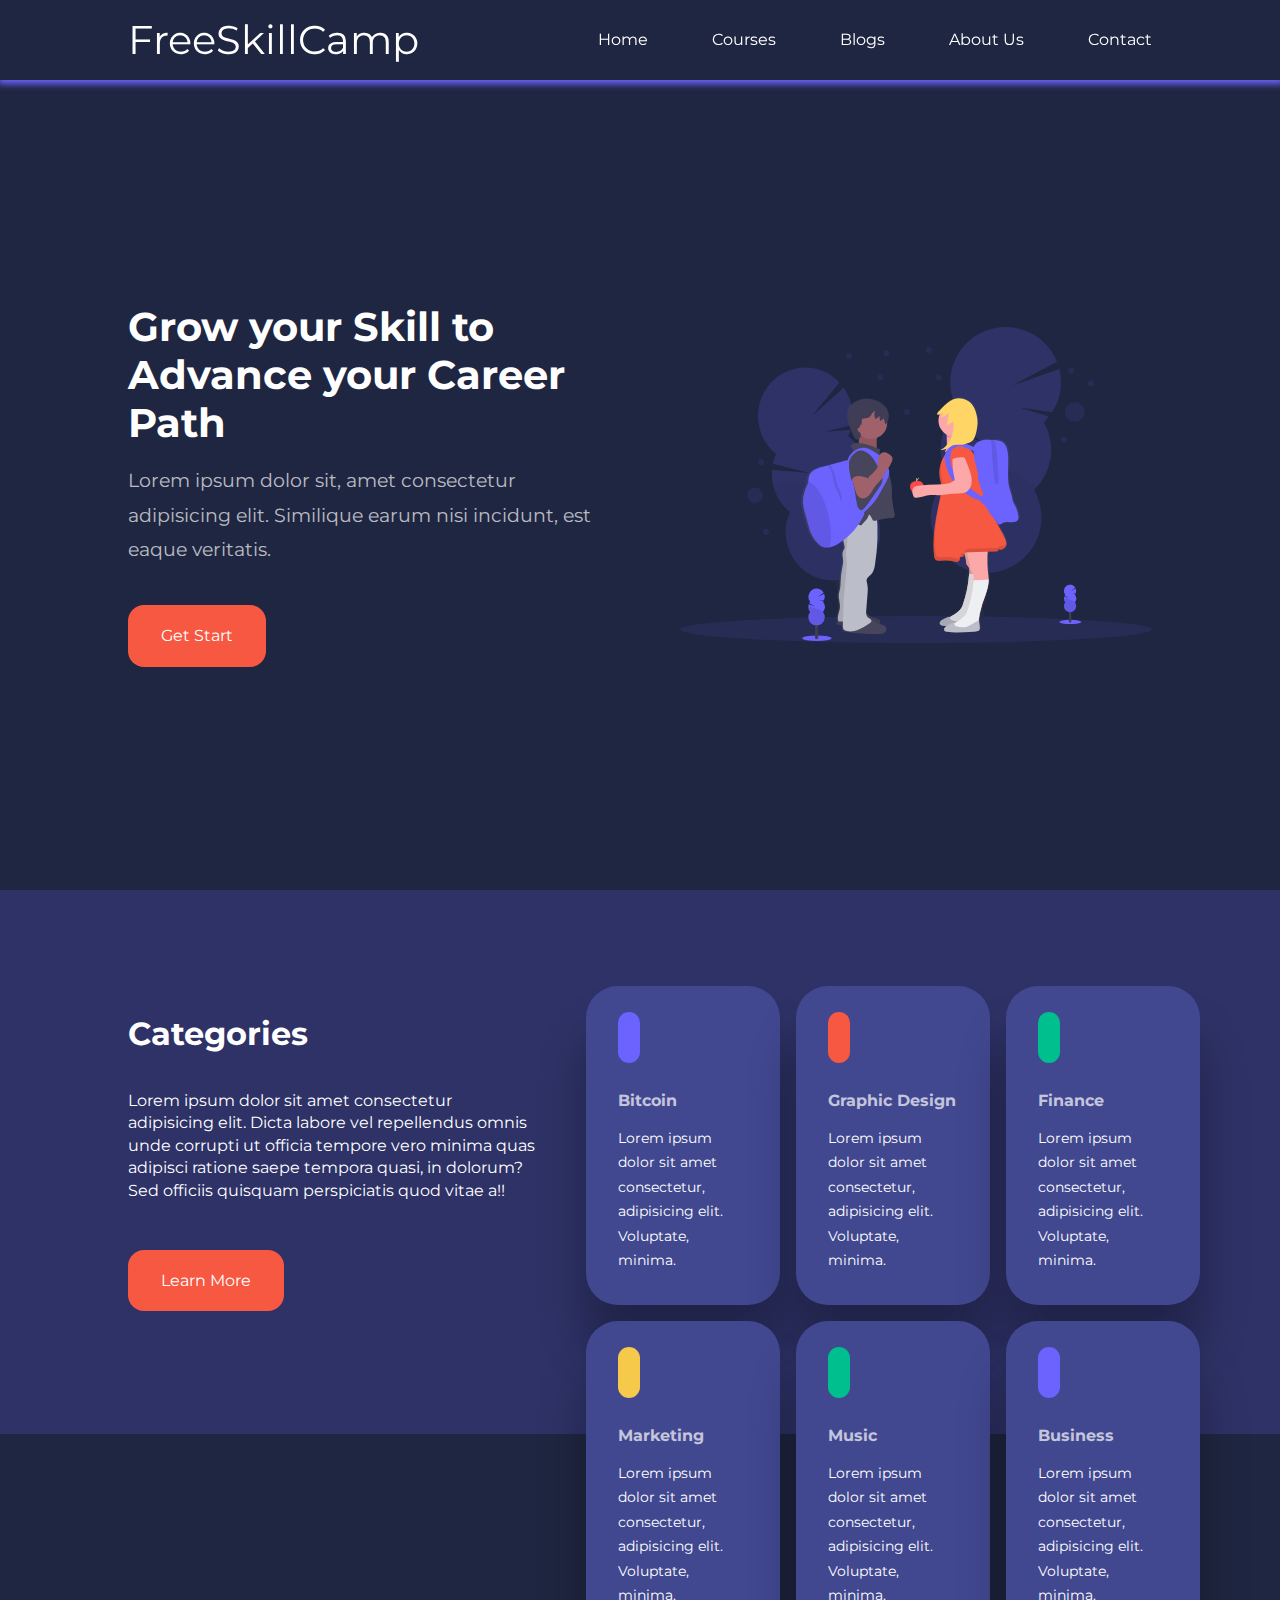
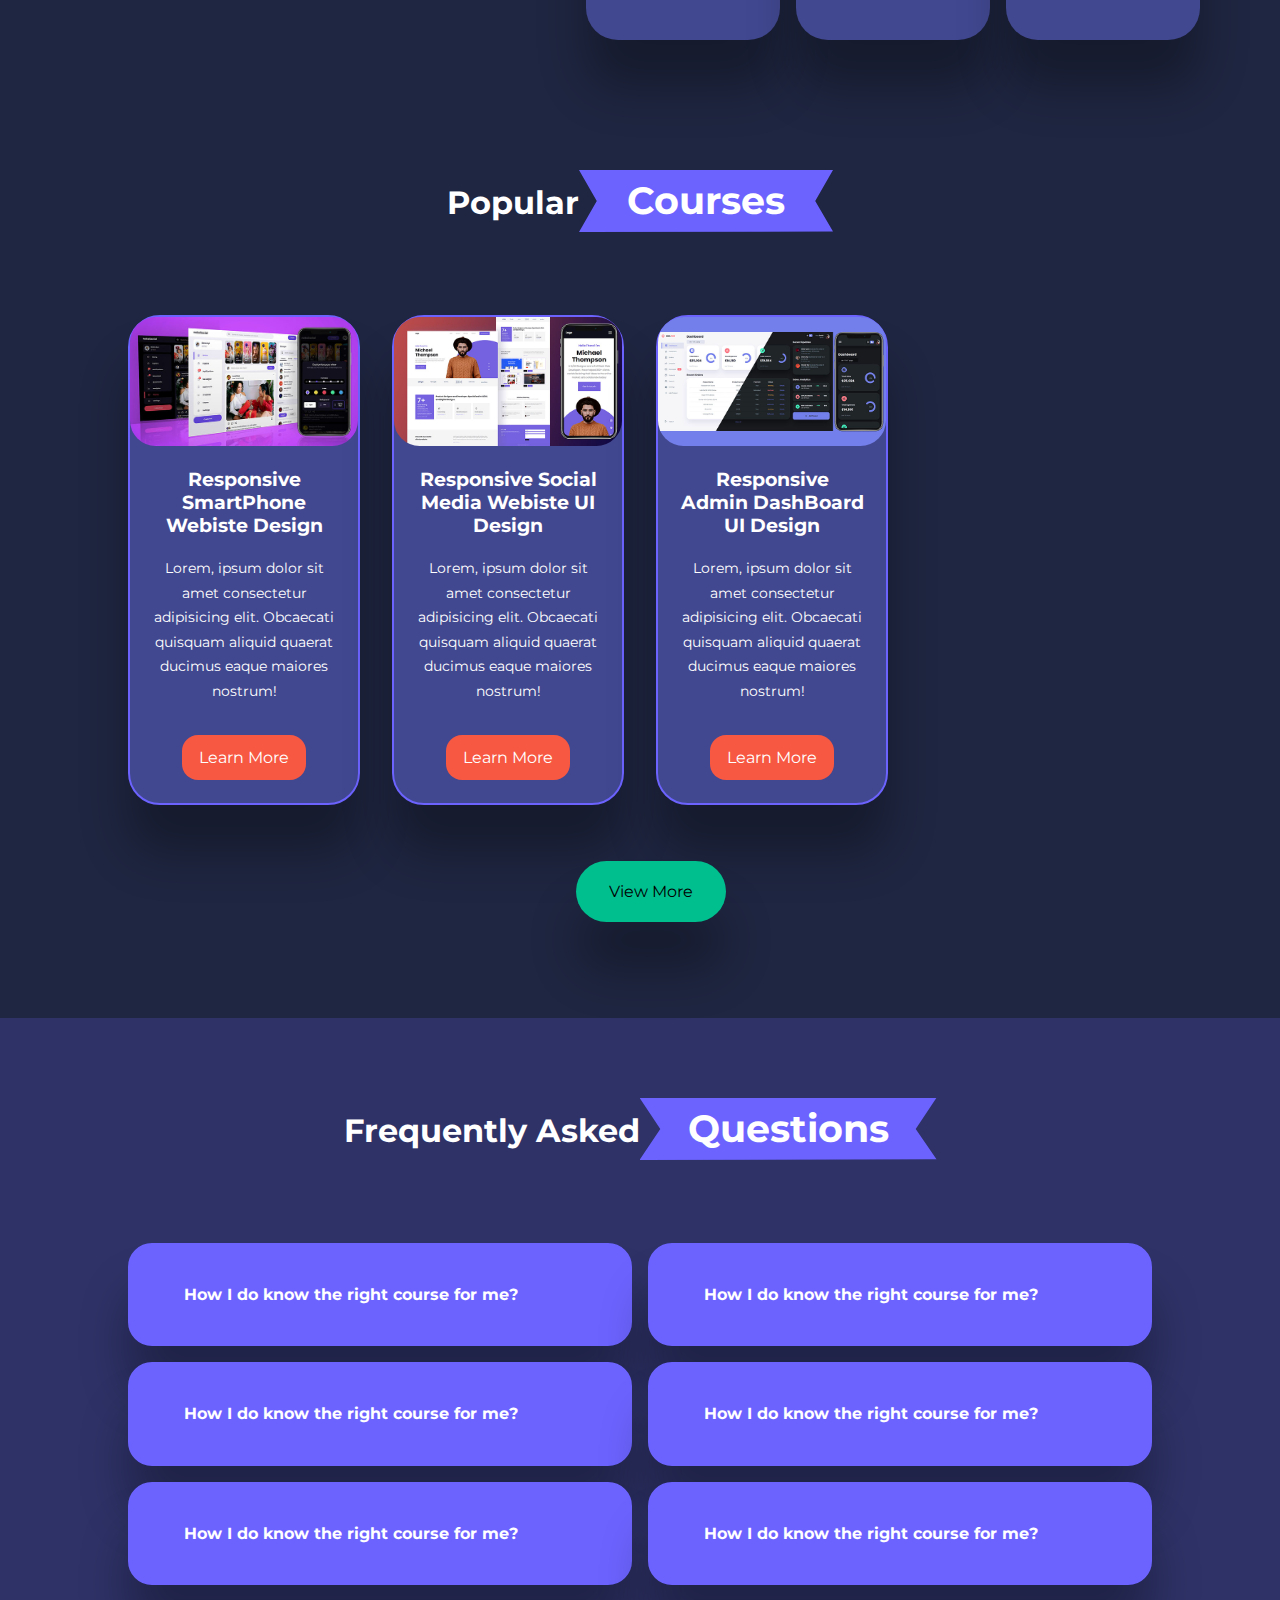
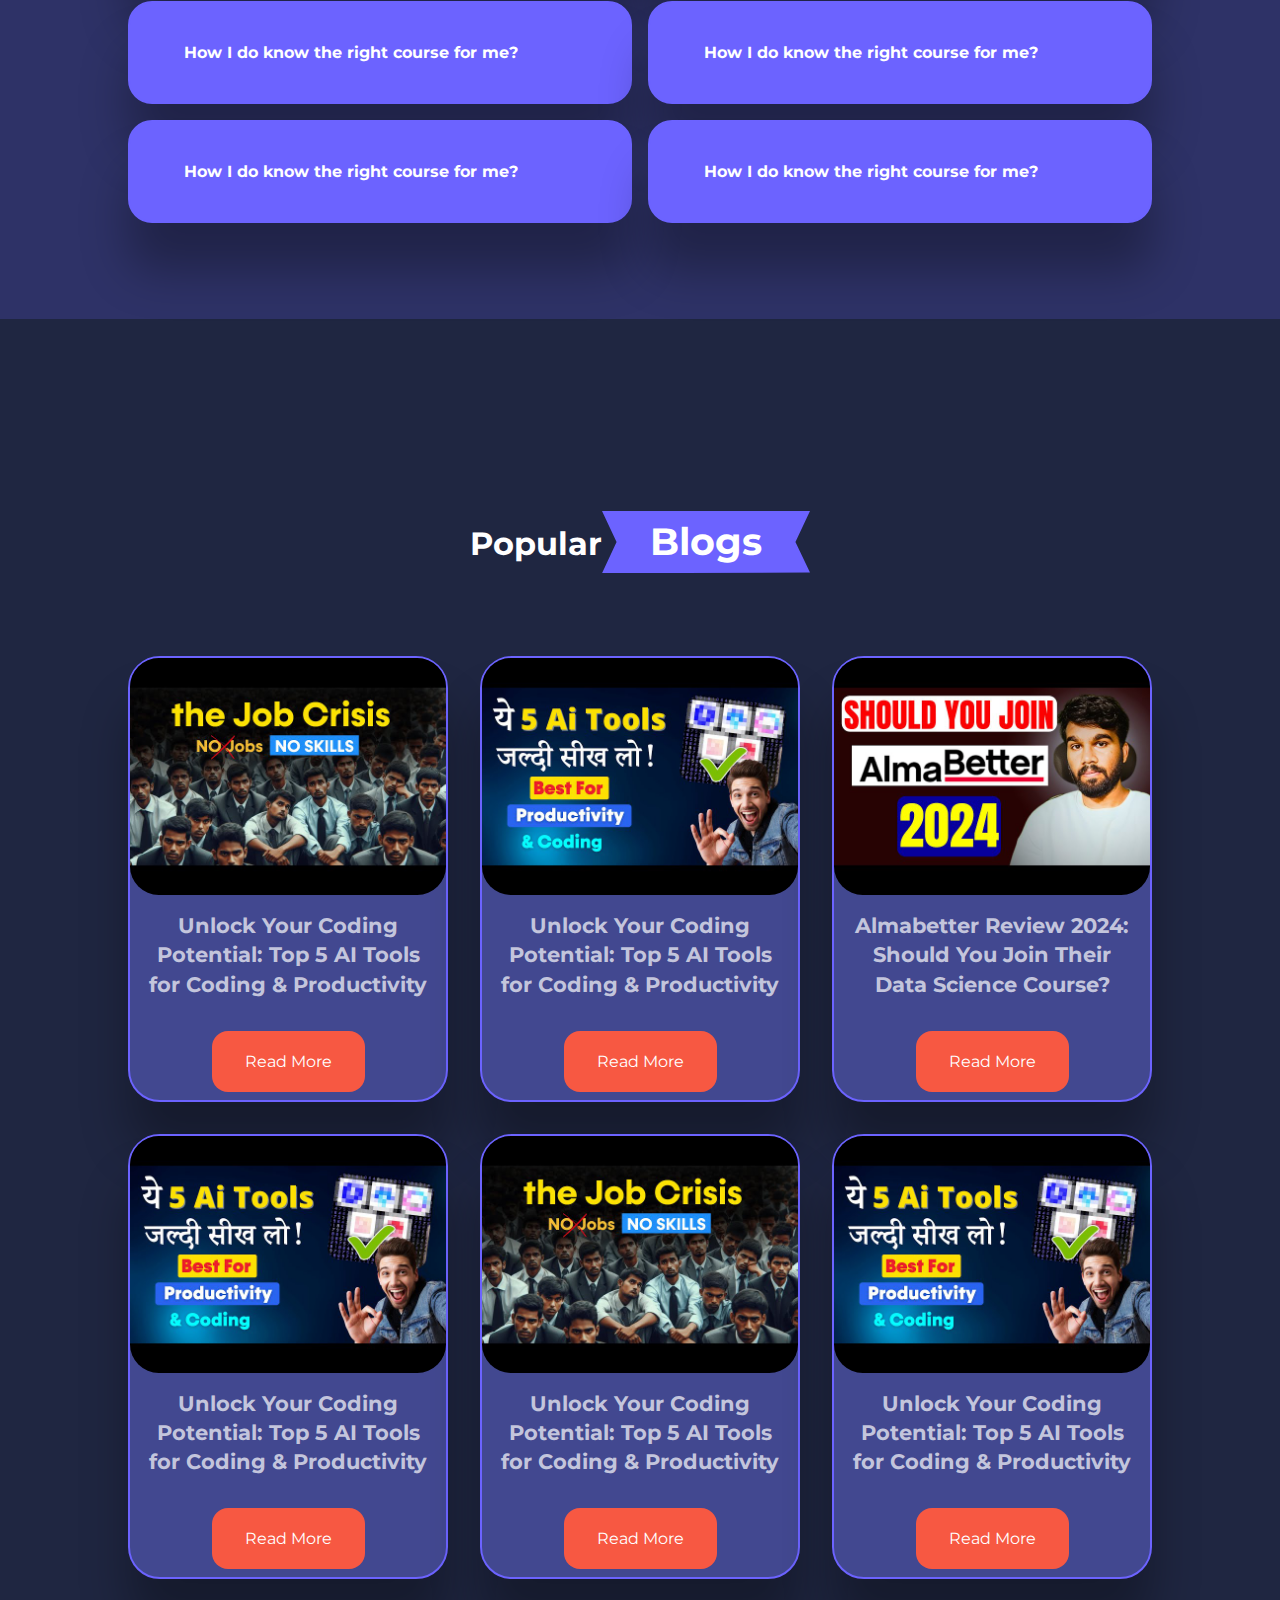
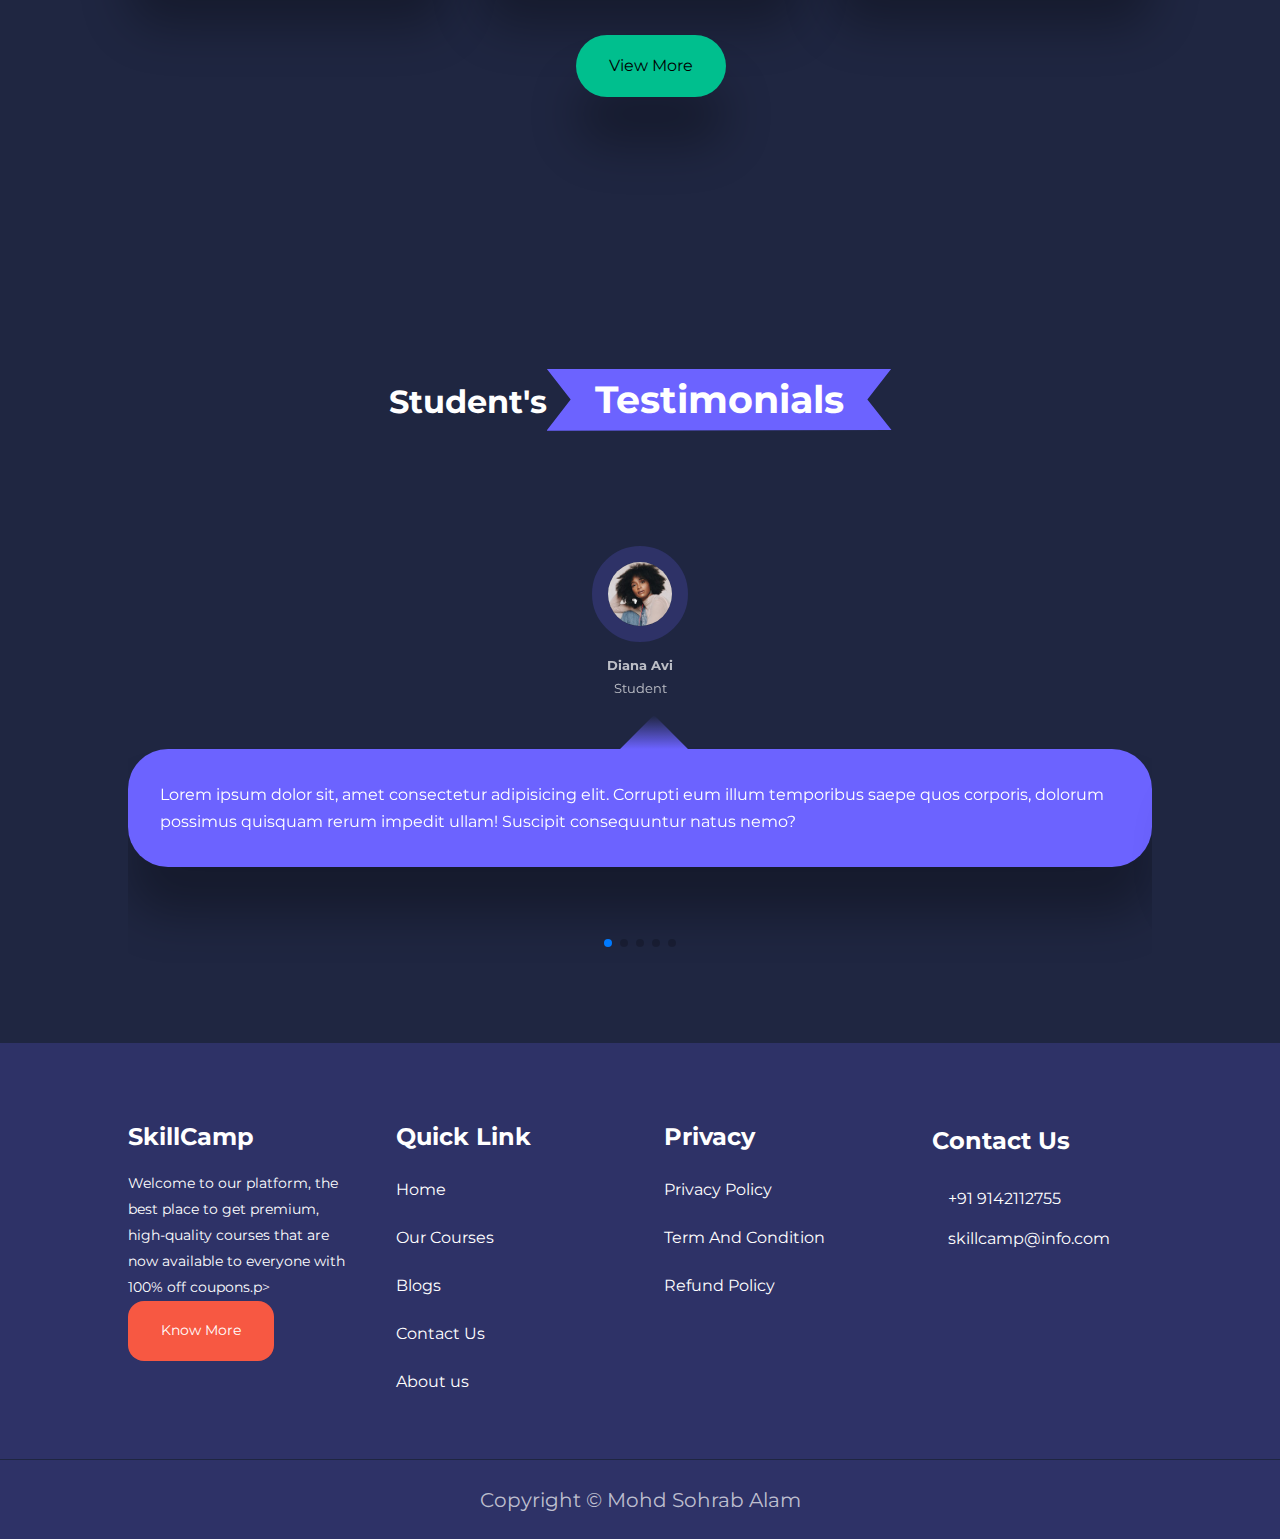
==== index.html @ b5a23051 "Commit all file on github" ====
<!DOCTYPE html>
<html lang="en">
<head>
    <meta charset="UTF-8">
    <meta name="viewport" content="width=device-width, initial-scale=1.0">
    <!-- fontawsome line -->
    <link rel="stylesheet" href="https://cdnjs.cloudflare.com/ajax/libs/font-awesome/6.5.2/css/all.min.css" integrity="sha512-SnH5WK+bZxgPHs44uWIX+LLJAJ9/2PkPKZ5QiAj6Ta86w+fsb2TkcmfRyVX3pBnMFcV7oQPJkl9QevSCWr3W6A==" crossorigin="anonymous" referrerpolicy="no-referrer" />
    <!-- Style sheet  -->
     <link rel="stylesheet" href="Asset/CSS/style.css">
     <!-- Icons Coutlink -->
     <link rel="stylesheet" href="https://unicons.iconscout.com/release/v4.0.8/css/line.css">
     <!-- swiperjs -->
     <link
     rel="stylesheet"
     href="https://cdn.jsdelivr.net/npm/swiper@11/swiper-bundle.min.css"
   />
    <title>Education Multipage website project</title>
</head>
<body>
    <!-- ===========NAVBAR START========== -->
    <nav>
        <div class="container nav_container">
            <a href="index.html" class="logo">FreeSkillCamp</a>
            <ul class="nav_menu">
                <li><a href="index.html">Home</a></li>
                <li><a href="courses.html">Courses</a></li>
                <li><a href="bolg.html">Blogs</a></li>
                <li><a href="about.html">About Us</a></li>
                <li><a href="contact.html">Contact</a></li>
            </ul>
            <button id="open-menu-btn" onclick=""><i class="fa-solid fa-bars"></i></button>
            <button id="close-menu-btn"><i class="fa-solid fa-xmark"></i></button>
        </div>
    </nav>
    <!-- ===========NAVBAR END========== -->



    <!-- ===========HEADER START========== -->
        <header>
            <div class="container header-container">
                <div class="header-left">
                    <h1>Grow your Skill to Advance your Career Path</h1>
                    <p>Lorem ipsum dolor sit, amet consectetur adipisicing elit. Similique earum nisi incidunt, est eaque veritatis.</p>
                    <a href="contact.html" class="btn btn-primary">Get Start</a>
                </div>
                <div class="header-right">
                    <div class="header-right-img">
                        <img src="Asset/IMG/header.svg" alt="">
                    </div>
                </div>
            </div>
        </header>
    <!-- ===========HEADER END========== -->



    <!-- ===========Categories START========== -->
    <section class="categories">
        <div class="container cotegories-container">
            <div class="categories-left">
                <h1>Categories</h1>
                <p>Lorem ipsum dolor sit amet consectetur adipisicing elit. Dicta labore vel repellendus omnis unde corrupti ut officia tempore vero minima quas adipisci ratione saepe tempora quasi, in dolorum? Sed officiis quisquam perspiciatis quod vitae a!!</p>
                <a href="#" class="btn btn-primary" id="categories-btn">Learn More</a>
            </div>
            <div class="categories-right">
                <!-- 1 -->
                <article class="category">
                    <span class="category_icon"><i class="uil uil-bitcoin-circle"></i></span>
                    <h4>Bitcoin</h4>
                    <p>Lorem ipsum dolor sit amet consectetur, adipisicing elit. Voluptate, minima.</p>
                </article>

                <!-- 2 -->
                <article class="category">
                    <span class="category_icon"><i class="uil uil-palette"></i></span>
                    <h4>Graphic Design</h4>
                    <p>Lorem ipsum dolor sit amet consectetur, adipisicing elit. Voluptate, minima.</p>
                </article>

                <!-- 3 -->
                <article class="category">
                    <span class="category_icon"><i class="uil uil-usd-circle"></i></span>
                    <h4>Finance</h4>
                    <p>Lorem ipsum dolor sit amet consectetur, adipisicing elit. Voluptate, minima.</p>
                </article>
                
                <!-- 4 -->
                <article class="category">
                    <span class="category_icon"><i class="uil uil-megaphone"></i></span>
                    <h4>Marketing</h4>
                    <p>Lorem ipsum dolor sit amet consectetur, adipisicing elit. Voluptate, minima.</p>
                </article>

                <!-- 5 -->
                <article class="category">
                    <span class="category_icon"><i class="uil uil-music"></i></span>
                    <h4>Music</h4>
                    <p>Lorem ipsum dolor sit amet consectetur, adipisicing elit. Voluptate, minima.</p>
                </article>

                <!-- 6 -->
                <article class="category">
                    <span class="category_icon"><i class="uil uil-puzzle-piece"></i></span>
                    <h4>Business</h4>
                    <p>Lorem ipsum dolor sit amet consectetur, adipisicing elit. Voluptate, minima.</p>
                </article>
            </div>
        </div>
    </section>
    <!-- ===========Categories End========== -->

    <!-- ===========Courses========== -->
     <section class="courses">
        <div class="heading"><h2>Popular<span>Courses</span></h2></div>
        <div class="container courses-container">
            <article class="course">
                <div class="course-img">
                    <img src="Asset/IMG/course1.jpg" alt="">
                </div>
                <div class="course-info">
                    <h4>Responsive SmartPhone Webiste Design</h4>
                    <p>Lorem, ipsum dolor sit amet consectetur adipisicing elit. Obcaecati quisquam aliquid quaerat ducimus eaque maiores nostrum!</p>
                    <a href="courses.html" class="btn btn-primary">Learn More</a>
                </div>
            </article>
            <!-- 2 -->
            <article class="course">
                <div class="course-img">
                    <img src="Asset/IMG/course2.jpg" alt="">
                </div>
                <div class="course-info">
                    <h4>Responsive Social Media Webiste UI Design</h4>
                    <p>Lorem, ipsum dolor sit amet consectetur adipisicing elit. Obcaecati quisquam aliquid quaerat ducimus eaque maiores nostrum!</p>
                    <a href="courses.html" class="btn btn-primary">Learn More</a>
                </div>
            </article>
            <!-- 3 -->
            <article class="course">
                <div class="course-img">
                    <img src="Asset/IMG/course3.jpg" alt="">
                </div>
                <div class="course-info">
                    <h4>Responsive Admin DashBoard UI Design</h4>
                    <p>Lorem, ipsum dolor sit amet consectetur adipisicing elit. Obcaecati quisquam aliquid quaerat ducimus eaque maiores nostrum!</p>
                    <a href="courses.html" class="btn btn-primary">Learn More</a>
                </div>
            </article>
        </div>
        <a href="courses.html" class="btn btn-secondary">View More</a>
     </section>
    <!-- ===========Coursess========== -->

    <!-- ===========Frequently Ask Question Start========== -->
     <section class="faqs">
        <div class="heading"><h2>Frequently Asked<span> Questions</span></h2></div>
        <div class="container faqs-container">
            <article class="faq">
                <div class="faqs-icon"><i class="uil uil-plus"></i></div>
                <div class="question-answer">
                    <h4>How I do know the right course for me?</h4>
                    <p>Lorem ipsum dolor sit amet, consectetur adipisicing elit. Laboriosam quasi sunt explicabo, eaque dolore dolorem at autem dignissimos error itaque.</p>
                </div>
            </article>

            <!-- 2 -->
            <article class="faq">
                <div class="faqs-icon"><i class="uil uil-plus"></i></div>
                <div class="question-answer">
                    <h4>How I do know the right course for me?</h4>
                    <p>Lorem ipsum dolor sit amet, consectetur adipisicing elit. Laboriosam quasi sunt explicabo, eaque dolore dolorem at autem dignissimos error itaque.</p>
                </div>
            </article>
            <!-- 3 -->
            <article class="faq">
                <div class="faqs-icon"><i class="uil uil-plus"></i></div>
                <div class="question-answer">
                    <h4>How I do know the right course for me?</h4>
                    <p>Lorem ipsum dolor sit amet, consectetur adipisicing elit. Laboriosam quasi sunt explicabo, eaque dolore dolorem at autem dignissimos error itaque.</p>
                </div>
            </article>
            <!-- 4 -->
            <article class="faq">
                <div class="faqs-icon"><i class="uil uil-plus"></i></div>
                <div class="question-answer">
                    <h4>How I do know the right course for me?</h4>
                    <p>Lorem ipsum dolor sit amet, consectetur adipisicing elit. Laboriosam quasi sunt explicabo, eaque dolore dolorem at autem dignissimos error itaque.</p>
                </div>
            </article>
            <!-- 5 -->
            <article class="faq">
                <div class="faqs-icon"><i class="uil uil-plus"></i></div>
                <div class="question-answer">
                    <h4>How I do know the right course for me?</h4>
                    <p>Lorem ipsum dolor sit amet, consectetur adipisicing elit. Laboriosam quasi sunt explicabo, eaque dolore dolorem at autem dignissimos error itaque.</p>
                </div>
            </article>
            <!-- 6 -->
            <article class="faq">
                <div class="faqs-icon"><i class="uil uil-plus"></i></div>
                <div class="question-answer">
                    <h4>How I do know the right course for me?</h4>
                    <p>Lorem ipsum dolor sit amet, consectetur adipisicing elit. Laboriosam quasi sunt explicabo, eaque dolore dolorem at autem dignissimos error itaque.</p>
                </div>
            </article>
            <!-- 7 -->
            <article class="faq">
                <div class="faqs-icon"><i class="uil uil-plus"></i></div>
                <div class="question-answer">
                    <h4>How I do know the right course for me?</h4>
                    <p>Lorem ipsum dolor sit amet, consectetur adipisicing elit. Laboriosam quasi sunt explicabo, eaque dolore dolorem at autem dignissimos error itaque.</p>
                </div>
            </article>
            <!-- 8 -->
            <article class="faq">
                <div class="faqs-icon"><i class="uil uil-plus"></i></div>
                <div class="question-answer">
                    <h4>How I do know the right course for me?</h4>
                    <p>Lorem ipsum dolor sit amet, consectetur adipisicing elit. Laboriosam quasi sunt explicabo, eaque dolore dolorem at autem dignissimos error itaque.</p>
                </div>
            </article>
            <!-- 9 -->
            <article class="faq">
                <div class="faqs-icon"><i class="uil uil-plus"></i></div>
                <div class="question-answer">
                    <h4>How I do know the right course for me?</h4>
                    <p>Lorem ipsum dolor sit amet, consectetur adipisicing elit. Laboriosam quasi sunt explicabo, eaque dolore dolorem at autem dignissimos error itaque.</p>
                </div>
            </article>
            <!-- 10 -->
            <article class="faq">
                <div class="faqs-icon"><i class="uil uil-plus"></i></div>
                <div class="question-answer">
                    <h4>How I do know the right course for me?</h4>
                    <p>Lorem ipsum dolor sit amet, consectetur adipisicing elit. Laboriosam quasi sunt explicabo, eaque dolore dolorem at autem dignissimos error itaque.</p>
                </div>
            </article>
        </div>
     </section>
    <!-- ===========Frequently Ask Question End========== -->
    
     <!-- ===========Blog Start========== -->
     <section class="blogs">
        <div class="heading"><h2>Popular<span>Blogs</span></h2></div>
        <div class="container blogs-container">
            <!-- 1 -->
            <article class="blog">
                <div class="blog-img">
                    <img src="Asset/IMG/blog2.jpg" alt="">
                </div>
                <div class="blog-info">
                    <h4>Unlock Your Coding Potential: Top 5 AI Tools for Coding & Productivity</h4> 
                    <a href="Blogs/blog2.html" class="btn btn-primary">Read More</a>
                </div>
            </article>
            <!-- 2 -->
            <article class="blog">
                <div class="blog-img">
                    <img src="Asset/IMG/blog1.jpg" alt="">
                </div>
                <div class="blog-info">
                    <h4>Unlock Your Coding Potential: Top 5 AI Tools for Coding & Productivity</h4> 
                    <a href="Blogs/blog1.html" class="btn btn-primary">Read More</a>
                </div>
            </article>
            <!-- 3 -->
            <article class="blog">
                <div class="blog-img">
                    <img src="Asset/IMG/blog4.jpg" alt="">
                </div>
                <div class="blog-info">
                    <h4>Almabetter Review 2024: Should You Join Their Data Science Course?</h4> 
                    <a href="Blogs/blog4.html" class="btn btn-primary">Read More</a>
                </div>
            </article>
            <!-- 4 -->
            <article class="blog">
                <div class="blog-img">
                    <img src="Asset/IMG/blog1.jpg" alt="">
                </div>
                <div class="blog-info">
                    <h4>Unlock Your Coding Potential: Top 5 AI Tools for Coding & Productivity</h4> 
                    <a href="bolg.html" class="btn btn-primary">Read More</a>
                </div>
            </article>
            <!-- 5 -->
            <article class="blog">
                <div class="blog-img">
                    <img src="Asset/IMG/blog2.jpg" alt="">
                </div>
                <div class="blog-info">
                    <h4>Unlock Your Coding Potential: Top 5 AI Tools for Coding & Productivity</h4> 
                    <a href="bolg.html" class="btn btn-primary">Read More</a>
                </div>
            </article>
            <!-- 6 -->
            <article class="blog">
                <div class="blog-img">
                    <img src="Asset/IMG/blog1.jpg" alt="">
                </div>
                <div class="blog-info">
                    <h4>Unlock Your Coding Potential: Top 5 AI Tools for Coding & Productivity</h4> 
                    <a href="bolg.html" class="btn btn-primary">Read More</a>
                </div>
            </article>

    </div>
    <a href="bolg.html" class="btn btn-secondary">View More</a>
    </section>


    <!-- ===========TESTIMONIAL START========== -->
     <section class="container testimonials-container mySwiper">
        <div class="heading"><h2>Student's<span>Testimonials</span></h2></div>
        <div class="swiper-wrapper">
            <article class="testimonial swiper-slide">
                <div class="avatar">
                    <img src="Asset/IMG/avatar1.jpg" alt="">
                </div>
                <div class="testimonial-info">
                    <h5>Diana Avi</h5>
                    <small>Student</small>
                </div>
                <div class="testimonial-body">
                    <p>Lorem ipsum dolor sit, amet consectetur adipisicing elit. Corrupti eum illum temporibus saepe quos corporis, dolorum possimus quisquam rerum impedit ullam! Suscipit consequuntur natus nemo?</p>
                </div>
            </article>
            <!-- 2 -->
            <article class="testimonial swiper-slide">
                <div class="avatar">
                    <img src="Asset/IMG/avatar2.jpg" alt="">
                </div>
                <div class="testimonial-info">
                    <h5>Ernest Archiver</h5>
                    <small>Web Developer</small>
                </div>
                <div class="testimonial-body">
                    <p>Lorem ipsum dolor sit, amet consectetur adipisicing elit. Corrupti eum illum temporibus saepe quos corporis, dolorum possimus quisquam rerum impedit ullam! Suscipit consequuntur natus nemo?</p>
                </div>
            </article>
            <!-- 3 -->
            <article class="testimonial swiper-slide">
                <div class="avatar">
                    <img src="Asset/IMG/avatar3.jpg" alt="">
                </div>
                <div class="testimonial-info">
                    <h5>Edem Quist</h5>
                    <small>Student</small>
                </div>
                <div class="testimonial-body">
                    <p>Lorem ipsum dolor sit, amet consectetur adipisicing elit. Corrupti eum illum temporibus saepe quos corporis, dolorum possimus quisquam rerum impedit ullam! Suscipit consequuntur natus nemo?</p>
                </div>
            </article>
            <!-- 4 -->
            <article class="testimonial swiper-slide">
                <div class="avatar">
                    <img src="Asset/IMG/avatar4.jpg" alt="">
                </div>
                <div class="testimonial-info">
                    <h5>Hajia Bintu</h5>
                    <small>Student</small>
                </div>
                <div class="testimonial-body">
                    <p>Lorem ipsum dolor sit, amet consectetur adipisicing elit. Corrupti eum illum temporibus saepe quos corporis, dolorum possimus quisquam rerum impedit ullam! Suscipit consequuntur natus nemo?</p>
                </div>
            </article>
            <!-- 5 -->
            <article class="testimonial swiper-slide">
                <div class="avatar">
                    <img src="Asset/IMG/avatar5.jpg" alt="">
                </div>
                <div class="testimonial-info">
                    <h5>John Deo</h5>
                    <small>Student</small>
                </div>
                <div class="testimonial-body">
                    <p>Lorem ipsum dolor sit, amet consectetur adipisicing elit. Corrupti eum illum temporibus saepe quos corporis, dolorum possimus quisquam rerum impedit ullam! Suscipit consequuntur natus nemo?</p>
                </div>
            </article>
        </div>
        <div class="swiper-pagination"></div>
     </section>
    <!-- ===========TESTIMONIAL END========== -->

<!-- FOOTER START -->
     <section class="footer">
        <div class="container footer-container">
            <div class="footer-1">
                <h4><a href="index.html">SkillCamp</a></h4>
                <p>Welcome to our platform, the best place to get premium, high-quality courses that are now available to everyone with 100% off coupons.p>
                <a href="about.html" class="btn btn-primary">Know More</a>
            </div>

            <div class="footer-2">
                <h4>Quick Link</h4>
                <ul class="quicklink">
                    <li><a href="index.html"><i class="fa fa-arrow-right"></i>Home</a></li>
                    <li><a href="courses.html"><i class="fa fa-arrow-right"></i>Our Courses</a></li>
                    <li><a href="bolg.html"><i class="fa fa-arrow-right"></i>Blogs</a></li>
                    <li><a href="contact.html"><i class="fa fa-arrow-right"></i>Contact Us</a></li>
                    <li><a href="about.html"><i class="fa fa-arrow-right"></i>About us</a></li>
                </ul>
            </div>
            <div class="footer-3">
                <h4>Privacy</h4>
                <ul class="privacy">
                    <li><a href="#">Privacy Policy</a></li>
                    <li><a href="#">Term And Condition</a></li>
                    <li><a href="#">Refund Policy</a></li>
                </ul>
            </div>

            <div class="footer-4">
                <h4>Contact Us</h4>
                <div class="contact-info">
                    <p><i class="fa fa-phone"></i>+91 9142112755</p>
                    <p><i class="fa fa-envelope"></i>skillcamp@info.com</p>
                </div>
                <ul class="share">
                    <li><a href="https://www.facebook.com/profile.php?id=100028439742457" target="_blank"   class="fa-brands fa-facebook"></a></li>
                    <li><a href="https://twitter.com/MohdSohrab59263"  target="_blank"  class="fa-brands fa-twitter"></a></li>
                    <li><a href="https://www.instagram.com/mohd_sohrab__23/"  target="_blank"  class="fa-brands fa-instagram"></a></li>
                    <li><a href="https://www.linkedin.com/in/mohd-sohrab-alam-046422249/"  target="_blank"  class="fa-brands fa-linkedin"></a></li>
    
                </ul>
            </div>
            
        </div>
        <div class="footer-copyright">
            <small>Copyright &copy; Mohd Sohrab Alam</small>
        </div>
     </section>
<!-- FOOTER End -->

    <script src="https://cdn.jsdelivr.net/npm/swiper@11/swiper-bundle.min.js"></script>
     <script src="Asset/JS/main.js"></script>
</body>
</html>
---- Asset/CSS/style.css ----
@import url('https://fonts.googleapis.com/css2?family=Montserrat:ital,wght@0,100..900;1,100..900&display=swap');
*{
    padding: 0;
    margin: 0;
    border: 0;
    outline: 0;
    text-decoration: none;
    list-style: none;
    box-sizing: border-box;
    
}
:root{
    --primary-color:#6c63ff;
    --sucess-color:#00bf8e;
    --warning-color:#f7c94b;
    --danger-color:#f75842;
    --variant-danger-color:#rgba(247, 88, 66, 0.4);
    --white-color:#fff;
    --black-color:#000;
    --light-color:rgba(255,255,255,0.7);
    --bg-color:#1f2641;
    --bg1-color:#2e3267;
    --bg2-color:#424890;

    --container-width-lg:80%;
    --container-width-md:90%;
    --container-width-sm:94%;

    --transition: all 400ms ease;
    --shadow:0 3rem 3rem rgba(0,0,0,0.3) ;
    --box-shadow: 1px 1px 7px 3px var(--primary-color);
}
/* html{
    font-size: 65%;
} */

body{
    font-family:"Montserrat", sans-serif ;
    line-height: 1.7;
    color: var(--light-color);
    background: var(--bg-color);
}

.container{
    width: var(--container-width-lg);
    margin: 0 auto;
}
section{
    padding: 6rem 0;
}
section h2{
    text-align: center;
    margin-bottom: 4rem;
}

h1,h2,h3,h4,h5{
    line-height: 1.2;
}

h1{
    font-size: 2.4rem;
    color: var(--white-color);
}
h2{
    font-size: 2rem;
    color: var(--white-color);
}
h3{
    font-size: 1.6rem;
    color: var(--white-color);
}
h1{
    font-size: 1.3rem;
    color: var(--white-color);
}
p{
    color: var(--white-color);
}

a{
    color: var(--white-color);
}

img{
    width: 100%;
    display: block;
    object-fit: cover;
}
.btn{
    display: inline-block;
    background: var(--white-color);
    color: var(--black-color);
    padding: 1rem 2rem;
    border: 1px solid transparent;
    font-weight: 400;
}
.btn:hover{
    background: transparent;
    color: var(--white-color);
    border-color: var(--white-color);
}

.btn-primary{
    background-color: var(--danger-color);
    color: var(--white-color);
    border-radius: 1rem;
}
.btn-secondary{
    margin-top: 3.5rem;
    align-self: center;
    margin-left:45%;
    padding: 1rem 2rem;
    border-radius: 2rem;
    background: var(--sucess-color);
    box-shadow: var(--shadow);
}

.heading{
    text-align: center;
    padding: 2rem 0;
    padding-bottom: 1.2rem;
    margin-top: 3rem;
    font-size: 2rem;
    
}
.heading h1{
    font-size: 2rem;
}
.heading span{
    background: var(--primary-color);
    color: #fff;
    display: inline-block;
    padding: 0.5rem 3rem;
    font-size: 2.4rem;
    clip-path: polygon(100% 0%, 93% 50%, 100% 99%, 0% 100%, 7% 50%, 0% 0%);
}

/* .heading h2{
    text-align: center;
    font-size: 3rem;
    padding: 2rem 0;
    padding-bottom: 1.5rem;
}
.heading h2  span{
    background: var(--green);
    color: #fff;
    display: inline-block;
    padding: 0.5rem 3rem;
    clip-path: polygon(100% 0%, 93% 50%, 100% 99%, 0% 100%, 7% 50%, 0% 0%);
} */
/* =========NavBar Start============ */
nav{
    background:transparent;
    width: 100%;
    height: 5rem;
    position: fixed;
    top: 0;
    z-index: 10000;
    box-shadow: var(--shadow);
}
nav:hover{
    box-shadow:var(--box-shadow) ;
}
.window-scroll{
    background: var(--primary-color);
}

.nav_container{
    height: 100%;
    display: flex;
    justify-content: space-between;
    align-items: center;
}
.nav_container .logo{
    font-size: 2.5rem;
    

}
.nav_container .logo:hover{
    font-size: 2.6rem;
    transition: .3s linear;
}
nav button{
    display:none;
}
.nav_menu{
    display: flex;
    align-items: center;
    gap: 4rem;
}
.nav_menu a{
    font-size: 1rem;
}
.nav_menu a:hover{
    color: var(--white-color);
    font-size: 1.4rem;
    transition: .3s linear;
    /* border: 1px solid transparent; */
}

/* =========NavBar End============ */


/* =========Header Start============ */
header{
    position: relative;
    top: 5rem;
    overflow: hidden;
    height: 90vh;
    margin-bottom: 5rem;
}
.header-container{
    display: grid;
    grid-template-columns: 1fr 1fr;
    align-items: center;
    gap: 5rem;
    height: 100%;
}
.header-left h1{
    font-size: 2.5rem;
    color: var(--white-color);
}
.header-left p{
    margin: 1rem 0 2.4rem;
    font-size: 1.2rem;
    line-height: 1.8;
    color: var(--light-color);
}
/* =========Header End============ */


/* =========Categories Start============ */

.categories{
    background: var(--bg1-color);
    height: 34rem;
}
.categories h1{
    line-height: 1;
    margin-bottom: 2.5rem;
    color: var(--white-color);
    font-size: 2rem;
}
.cotegories-container{
    display: grid;
    grid-template-columns: 40% 60%;
    gap: 3rem;
}
.categories-left{
    margin-top: 2rem;
}
.categories-left p{
    margin: 1rem 0 3rem;
    font-size: 1rem;
    line-height: 1.4;
}

.categories-right{
    display: grid;
    grid-template-columns: repeat(3,1fr);
    gap: 1rem;
}

/* #categories-btn{
    margin-top: 2rem;
} */
.category{
    background: var(--bg2-color);
    padding: 2rem;
    border-radius: 2rem;
    transition: .3s linear;
    box-shadow: 0 3rem 3rem rgba(0,0,0,0.3);
}
.category:hover{
    box-shadow: 1px 1px 7px 3px var(--primary-color);
    z-index: 1;
    color: var(--white-color);
}
.category_icon{
    background: var(--primary-color);
    padding: .7rem;
    border-radius: .9rem;
    font-size: 1.5rem;
}
.category:nth-child(2) .category_icon{
    background: var(--danger-color);
}

.category:nth-child(3) .category_icon{
    background: var(--sucess-color);
}

.category:nth-child(4) .category_icon{
    background: var(--warning-color);
}
.category:nth-child(5) .category_icon{
    background: var(--sucess-color);
}

.category h4{
    margin: 2rem 0 1rem;
}
.category p{
    font-size: .9rem;
}
/* =========Categories End============ */



/* =========Popular Courses Start============ */
.courses{
    margin-top: 10rem;
    /* background-color: var(--bg-color); */
    /* box-shadow: inset 0 0 3rem rgba(0, 0, 0, 0.5); */
}

.courses .courses-container{
    display: grid;
    grid-template-columns: repeat(4,1fr);
    gap: 2rem;
}
.course{
    background: var(--bg2-color);
    border: 2px solid transparent;
    text-align: center;
    border-radius: 2rem;
    box-shadow: var(--shadow);   
    border-color: var(--primary-color); 
}
.course:hover{
    box-shadow: var(--box-shadow);
}
.course-info{
    padding: 1.4rem;
    color: var(--white-color);
    font-size: 1.2rem;
}
.course-info p{
    margin: 1.2rem 0 2rem;
    font-size: .9rem;
    /* display: none; */
}
.course-img img{
    border-radius: 1.6rem;
}
.course-info .btn-primary {
    font-size: 1rem;
    padding: .5rem 1rem;
}
.course-info .btn-primary p{
    font-size: .8rem;
}

.free-Price{
    display: flex;
    justify-content: space-between;
    margin: .8rem 0;
    border: 1px sloid var(--danger-color);
}
.free-Price p{
    font-size: .8rem;
}
.free{
    display: inline-block;
    background: var(--sucess-color);
    color: var(--black-color);
    padding: .5rem 1rem;
    border: 1px solid transparent;
    font-weight: 400;
    border-radius: 1rem;
    margin-left: -2rem;
    text-align: center;
}
.ac-price{
    display: inline-block;
    color: var(--white-color);
    padding: .5rem 1rem;
    font-weight: 700;
}
.ac-price span{
    /* font-weight: 700; */
    color: var(--white-color);
    padding: .5rem 1rem;
    text-decoration: line-through;
}
.dis-price{
    display: inline-block;
    font-weight: 700;
    color: var(--white-color);
    padding: .5rem 1rem;
}
/* =========Popular Courses End============ */

/* =========Popular Blog Start============ */
.blogs{
    margin-top: 1rem;
    /* background: var(--bg1-color); */
}
.blogs-container{
    display: grid;
    grid-template-columns:repeat(3,1fr);
    gap: 2rem;
}
.blog{
    background: var(--bg2-color);
    border: 2px solid transparent;
    text-align: center;
    border-radius: 2rem;
    box-shadow: var(--shadow);   
    border-color: var(--primary-color); 
}
.blog:hover{
    box-shadow: var(--box-shadow);
}
.blog h4{
    font-size: 1.5rem;
    line-height: 1.4;
    margin-bottom: 1rem;
    padding: 1rem;
}
.blog-img img{
    border-radius: 1.8rem;
}
.blog .btn-primary{
    margin-bottom: .5rem;
}
/* =========Popular Blog End============ */

/* =========FAQS Start============ */
.faqs{
    background: var(--bg1-color);
    box-shadow: inset 0 0 3rem rgba (0, 0, 0, 0.5);
}
.faqs-container{
    display: grid;
    grid-template-columns: 1fr 1fr;
    gap: 1rem;
}
.faqs .heading{
    margin-top: -3rem;
}
.faq{
    display: flex;
    padding: 2rem;
    align-items: center;
    gap: 1.4rem;
    height: fit-content;
    background: var(--primary-color);
    cursor: pointer;
    border: 2px solid var(--primary-color);
    border-radius: 1.5rem;
    box-shadow: var(--shadow);
}
.faq:hover{
    box-shadow: var(--box-shadow);
}
.faq h4{
    font-size: 1rem;
    line-height: 2.2;
    color: var(--white-color);
}
.faqs-icon{
    align-self: flex-start;
    font-size: 1.2rem;
}
.faq p{
    margin-top: .8rem;
    color: var(--white-color);
    display: none;
}
.faq.open p{
    display: block;
}
/* =========FAQS End============ */


/* =========Testimonials Start============ */
.testimonials-container{
    overflow-x: hidden;
    position: relative;
    margin-bottom: 5rem;
    box-shadow: inset 0 0 3rem rgba (0, 0, 0, 0.5);
}
.testimonial{
    padding-top: 2rem;
}
.avatar{
    width: 6rem;
    height: 6rem;
    border-radius: 50%;
    overflow: hidden;
    margin: 0 auto 1rem;
    border: 1rem solid var(--bg1-color);
}
.testimonial-info{
    text-align: center;
}
.testimonial-body{
    background: var(--primary-color);
    padding: 2rem;
    margin-top:3rem ;
    position: relative;
    border-radius: 2.5rem;
    box-shadow: var(--shadow);
}
.testimonial-body:hover{
    box-shadow: var(--box-shadow);
}
.testimonial-body::before{
    content: "";
    display: block;
    background:linear-gradient(
        135deg,
        transparent,
        var(--primary-color),
        var(--primary-color)
    );
    width: 3rem;
    height: 3rem;
    position: absolute;
    left: 49%;
    top: -1.5rem;
    transform: rotate(45deg);
}
/* =========Testimonials End============ */

/* ====FOOTER START ======= */
.footer{
    background: var(--bg1-color);
    padding-top: 5rem;
    font-size: .9rem;
    box-shadow: inset 0 0 3rem rgba (0, 0, 0, 0.5);
}
.footer-container{
    display: grid;
    grid-template-columns: repeat(4, 1fr);
    gap: 3rem;
}
.footer-container> div h4{
    margin-bottom: 1.2rem;
}
.footer h4{
    font-size: 1.5rem;

}
.footer-1 p{
    font-size: .9rem;
    line-height: 1.8;

    margin: 0 0 2rem;
}
.footer ul li{
    margin-bottom:.7rem ;
    padding: .3rem 0;
}
.footer-2 h4{
    color: var(--white-color);
}
.footer-2 ul li a{
    font-size: 1rem;
}
.footer-2 ul li a:hover{
    font-size: 1.4rem;
    transition: .3s linear;
}

.footer-3 h4{
    color: var(--white-color);
}
.footer-3 ul li a{
    font-size: 1rem;
}
.footer-4 p{
    font-size: 1rem;
    padding: .4rem 0;
}
.footer-3 ul li a:hover{
    font-size: 1.4rem;
    transition: .3s linear;
}
/* .footer ul li a:hover{
    text-decoration: underline;
    font-size: 1.5rem;
    transition: .3s linear;
} */
.share{
    display: flex;
    gap: 1.5rem;
    margin-top: 2rem;
    text-decoration: none;

}
.share li a {
    height: 3rem;
    width: 3rem;
    line-height: 3rem;
    border-radius:.5rem ;
    font-size: 2rem;
    color: var(--primary-color);
    margin-left: 0.2rem;
    background: #eee;
    text-align: center;
}
.share li a:hover{
    background: var(--primary-color);
    color: var(--white-color);
}

.footer-4 h4{
    color: var(--white-color);
    line-height: 1.5;
}
.contact-info p{
    list-style: 1.6;
    font: 1rem;
}
.contact-info p:hover{
    font-size: 1.5rem;
    transition: .3s linear;
}
.contact-info i{
    padding-right:1rem;
}
.footer-copyright{
    text-align: center;
    margin-top: 3rem;
    padding: 1.2rem 0;
    border-top: 1px solid var(--bg-color);
    margin-bottom: -6rem;
    font-size: 1.5rem;
}

/* ====FOOTER END ======= */
/* ====Media Queries (Tablets) Start ======= */
@media screen and (max-width:1024px) {
    .container{
        width: var(--container-width-md);
    }
    h1{
        font-size: 2.2rem;
    }
    h2{
        font-size: 1.7rem;
    }
    h3{
        font-size: 1.4rem;
    }
    h4{
        font-size: 1.2rem;
    }
    .btn-secondary{
        margin-left: 45%;
    }
    .heading{
        font-size: 1.5rem;
    }
    .heading span{
        font-size: 1.8rem;
    }
    /* ====Navbar=== */
    nav button{
        display: inline-block;
        background: transparent;
        font-size: 1.8rem;
        color: var(--white-color);
        cursor: pointer;
    }
    nav button#close-menu-btn{
        display: none;
    }
    
    .nav_menu{
        position: fixed;
        top: 5rem;
        right: 5%;
        height: fit-content;
        width: 18rem;
        flex-direction: column;
        gap: 0;
        display: none;
    }
    .nav_menu li{
        width: 100%;
        height: 5.8rem;
        animation: animateNavItem 400ms linear forwards ;
        transform-origin: top right;
        opacity: 0;
    }
    .nav_menu li:nth-child(2){
        animation-delay: 200ms;
    }
    .nav_menu li:nth-child(3){
        animation-delay: 400ms;
    }
    .nav_menu li:nth-child(4){
        animation-delay: 600ms;
    }
    .nav_menu li:nth-child(5){
        animation-delay: 800ms;
    }
    @keyframes animateNavItem {
        0%{
            transform: rotateZ(-90deg) rotateX(90deg) scale(0.1);
        }
        100%{
            transform: rotateZ(0) rotateX(0) scale(1);
            opacity: 1;
        }
    }
    .nav_menu li a{
        background: var(--primary-color);
        box-shadow: -4rem 6rem 10rem rgba(0, 0, 0, 0.6);
        height: 100%;
        width: 100%;
        display: grid;
        place-items: center;
    }
    .nav_menu li a:hover{
        background: var(--bg2-color);
        color: var(--white-color); 
    }

    /* ====Header=== */
header{
    height: 70vh;
    margin-bottom: 6rem;
}
.header-container{
    gap: 0;
    padding-bottom: 3rem;
}
.header-container .header-left .btn-primary{
    margin-top:-1rem ;
}
/* ====Categories=== */
.categories{
    height: auto;
}
.cotegories-container{
    grid-template-columns: 1fr;
    gap: 3rem;
}
.categories-left{
    margin-right: 0rem;
}
/* ====Popular courses=== */
.courses{
    margin-top: 0rem;
}
.courses .courses-container{
    grid-template-columns: 1fr 1fr;
}
/* ====faqs=== */
.faqs-container{
    grid-template-columns: 1fr;
}
.faq{
    padding: 1.5rem;
}
/* ====Footer=== */
.footer-container{
    grid-template-columns: 1fr 1fr;
}
}
.blogs-container{
    grid-template-columns:repeat(15rem,1fr);
}
.blog-info h4{
    font-size: 1.3rem;
}

/* ====Media Queries (Tablets) End ======= */ 
/* ====Media Queries (Phone) Start ======= */ 
@media screen and (max-width:600px) {
    .btn-secondary{
        margin-left: 45%;
        font-size: .9rem;
    }
    .btn-primary{
        font-size: .9rem;
        padding: 1rem 1rem;
    }
    .heading{
        font-size:0.8rem;
        left: 50%;
    }
    .heading span{
        font-size: 1rem;
    }
    .container{
        width: var(--container-width-sm);
    }
    /* navbar */
    .nav_menu{
        right: 3%;
    }
    /* header */
    header{
        height: 100vh;
    }
    .header-container{
        grid-template-columns: 1fr;
        text-align: center;
        margin-top: 0rem;
    }
    .header-left p{
        font-size: 1.3rem;
    }
    /* categories */
    .categories-right{
        grid-template-columns: 1fr 1fr;
        gap: 0.7rem;
    }
    .category{
        padding: 1rem;
        border-radius: 1rem;
    }
    .category_icon{
        margin-top: 4px;
        display: inline-block;
    }
    /* courses */
    .courses-container{
        grid-template-columns: 1fr;
        /* padding-right: 0.7rem; */
        gap: .5rem;
    }
    .blogs-container{
        grid-template-columns: 1fr 1fr;
    }
    
    /* testimonial */
    .testimonial-body{
        padding: 1.2rem;
    }
    /* footer */
    .footer-container{
        grid-template-columns: 1fr;
        text-align: center;
        gap: 2rem;
    }
    .footer-1 p{
        margin: 1rem auto;
    }
    .footer-4 .share{
        justify-content: center;
    }
    .btn-secondary{
        margin-left:40% ;
    }
}
@media screen and (max-width:800px){
    header{
        height: 70vh;
    }

}
@media screen and (max-width:390px){
    .heading{
        left: 50%;
    }
    .courses .courses-container{
        grid-template-columns: 1fr;
    }
    .blogs-container{
        grid-template-columns: 1fr;
    }
    .btn-secondary{
        margin-left:26% ;
    }
}
/* ====Media Queries (Phone) End ======= */
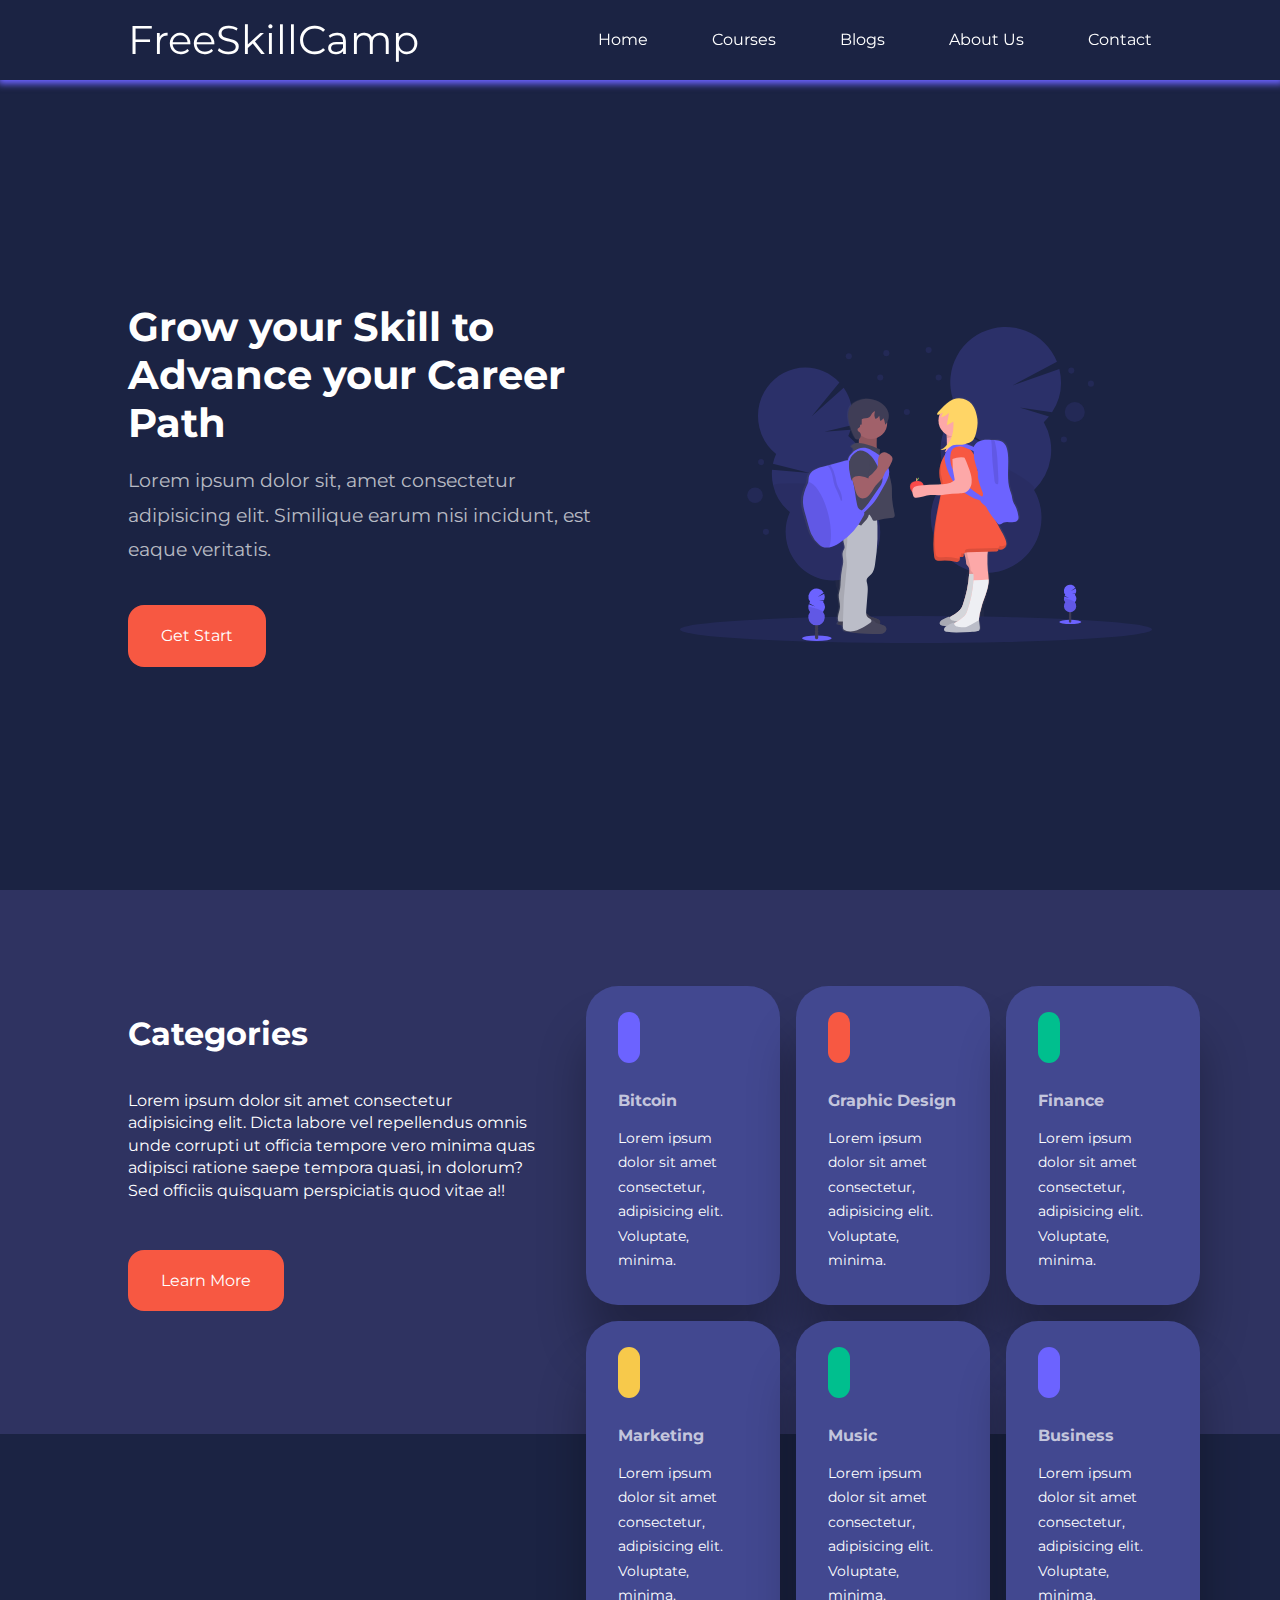
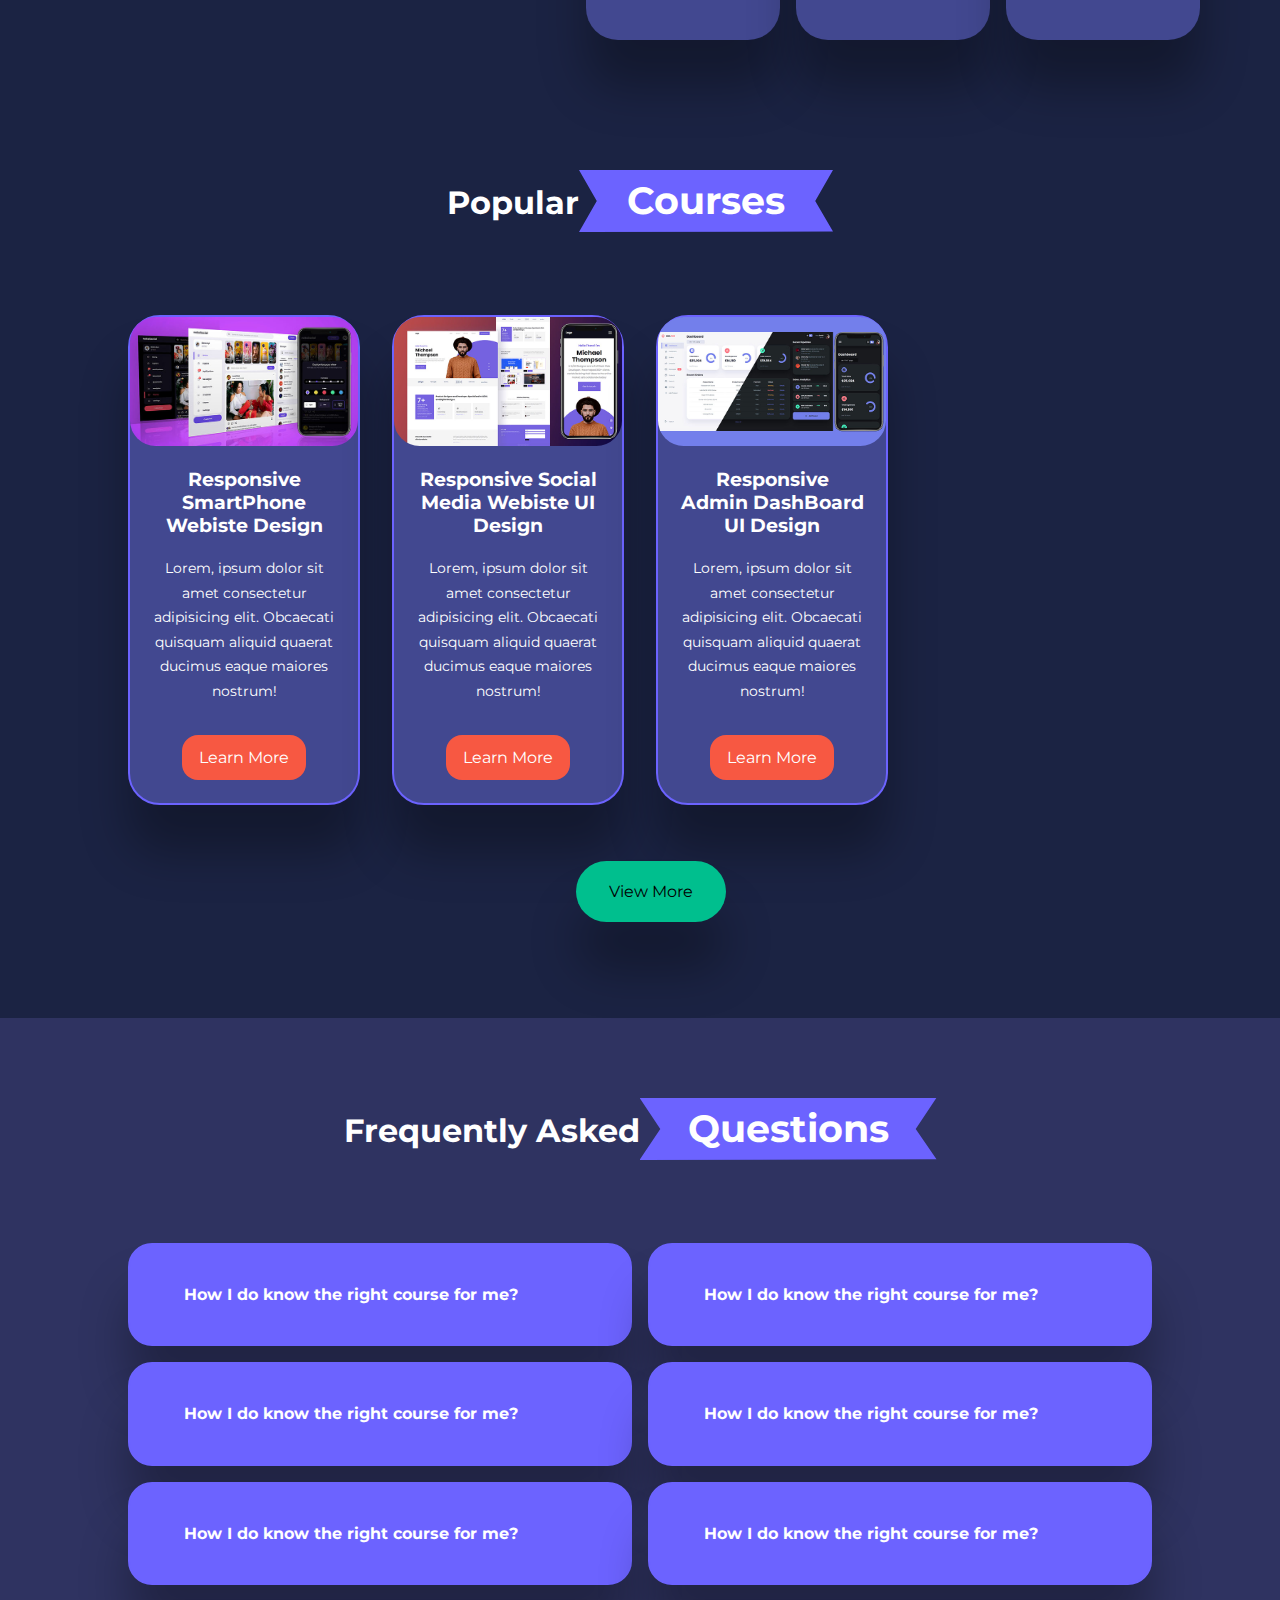
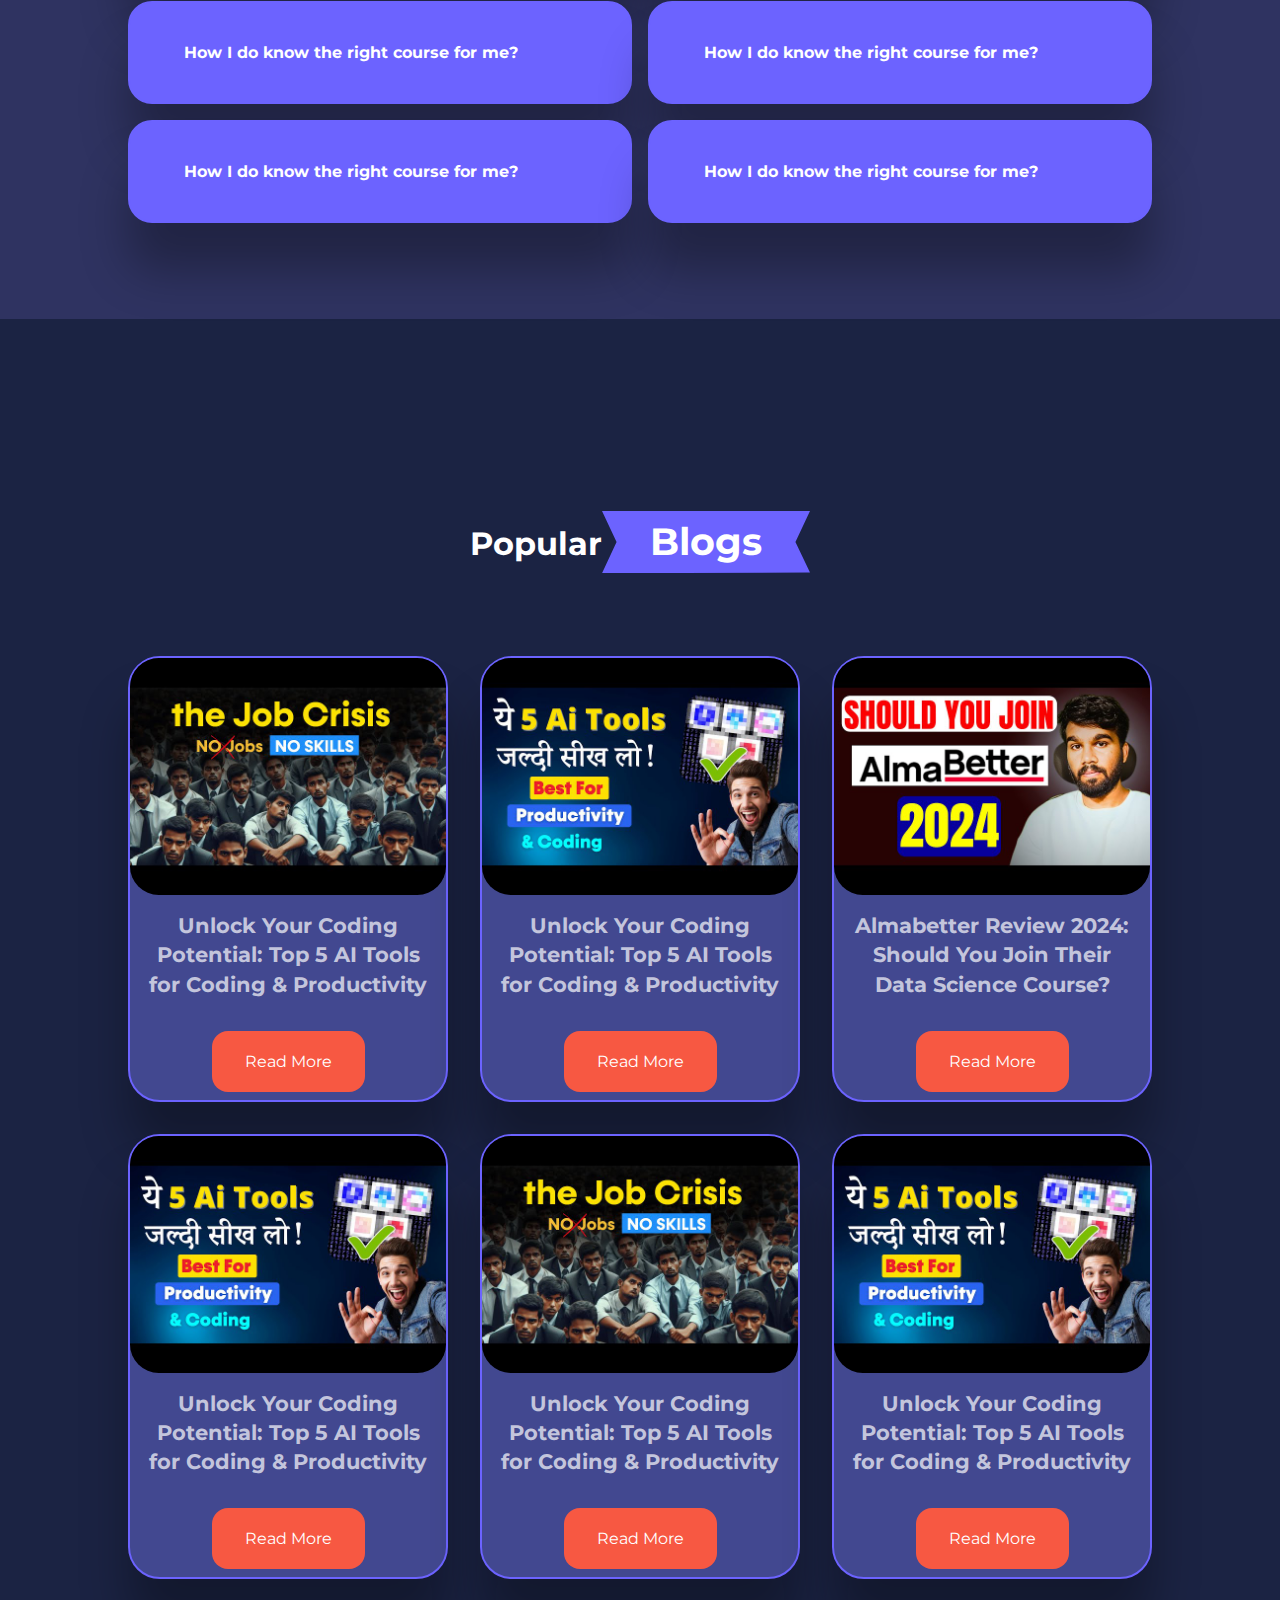
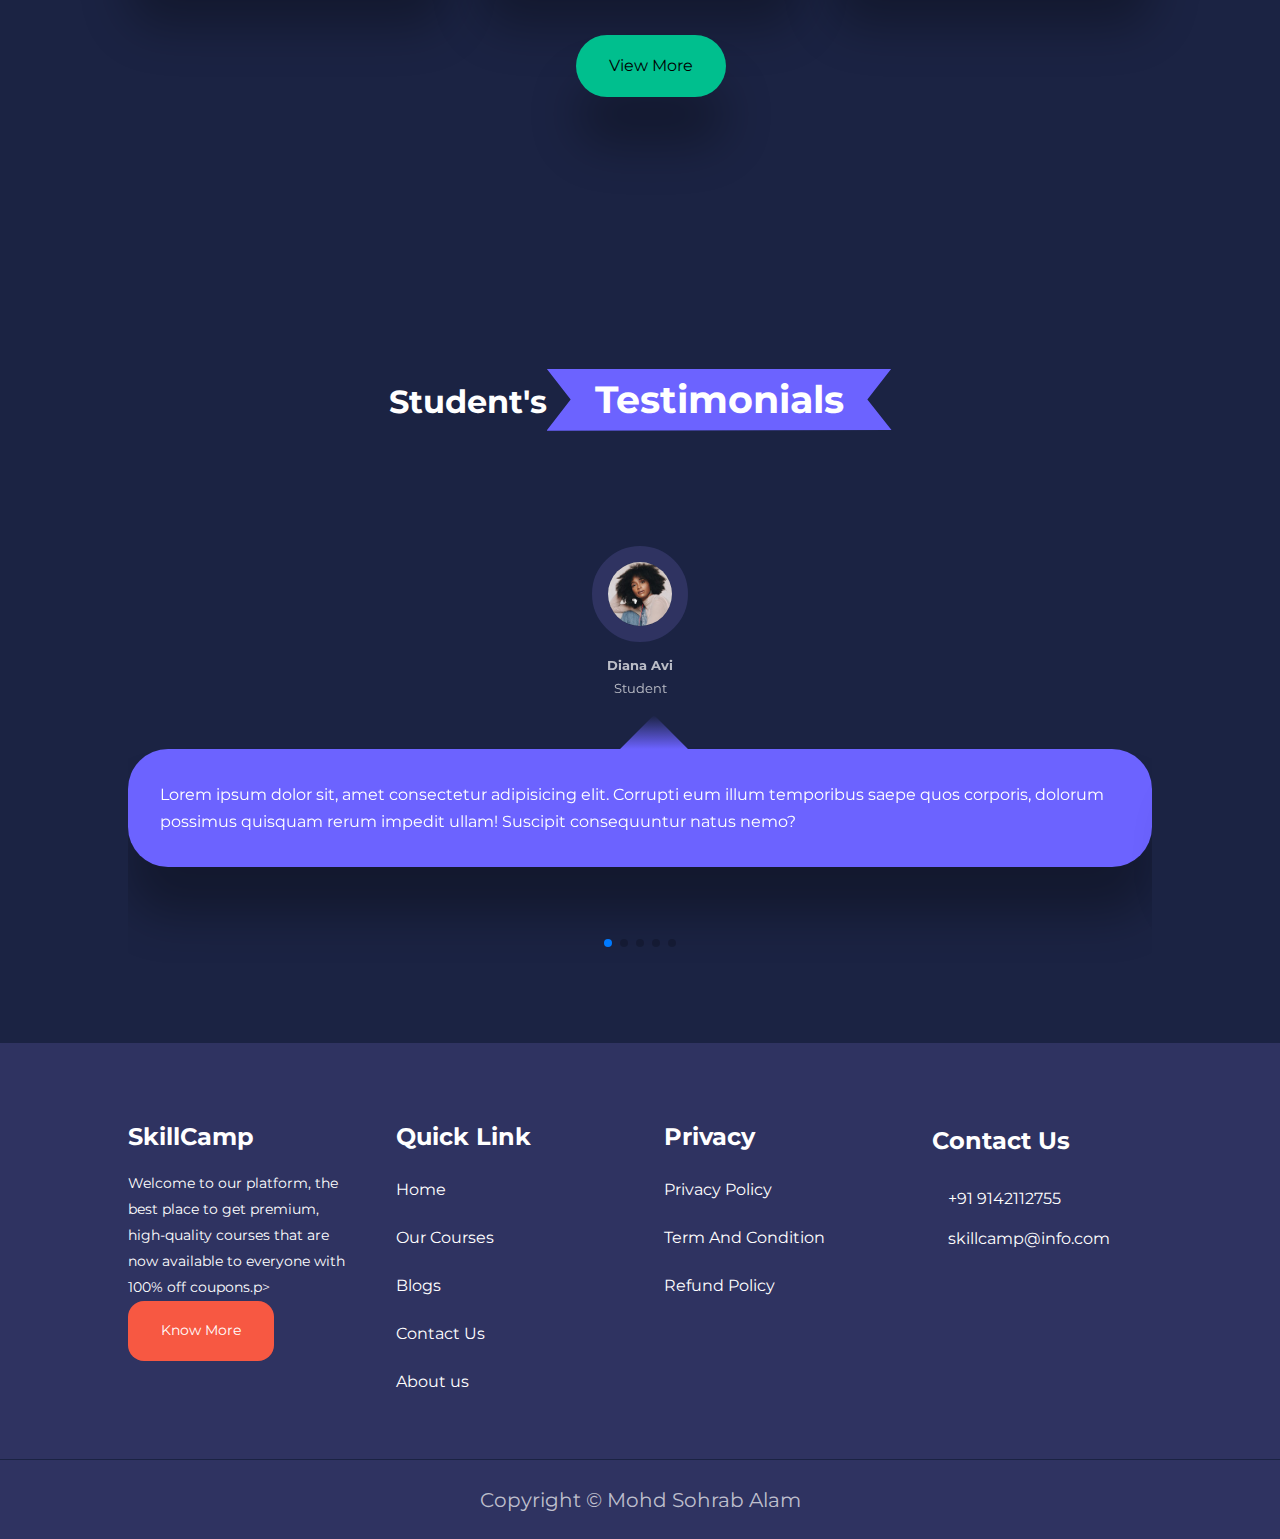
==== commit e8d680c0: "Some changes add" ====
--- a/index.html
+++ b/index.html
@@ -111,7 +111,7 @@
     <!-- ===========Categories End========== -->
 
     <!-- ===========Courses========== -->
-     <section class="courses">
+    <section class="courses">
         <div class="heading"><h2>Popular<span>Courses</span></h2></div>
         <div class="container courses-container">
             <article class="course">
--- a/Asset/CSS/style.css
+++ b/Asset/CSS/style.css
@@ -18,8 +18,8 @@
     --white-color:#fff;
     --black-color:#000;
     --light-color:rgba(255,255,255,0.7);
-    --bg-color:#1f2641;
-    --bg1-color:#2e3267;
+    --bg-color:#1b2343;
+    --bg1-color:#2f3361;
     --bg2-color:#424890;
 
     --container-width-lg:80%;
